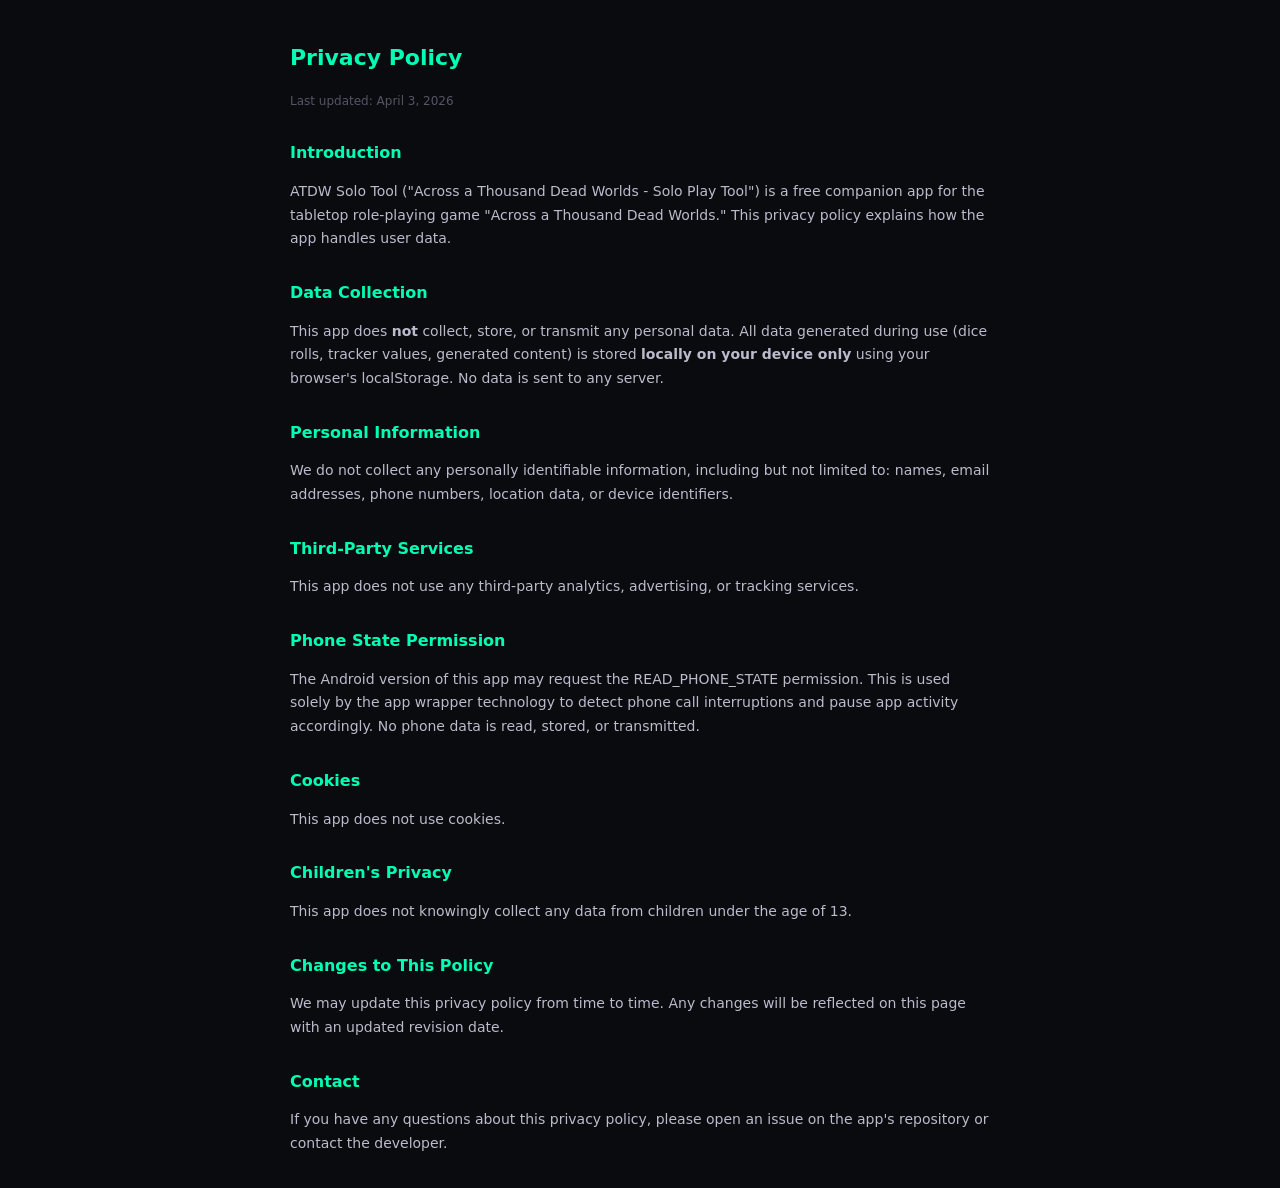
==== privacy-policy.html @ 3836758f "Updates" ====
<!DOCTYPE html>
<html lang="en">
<head>
  <meta charset="UTF-8">
  <meta name="viewport" content="width=device-width, initial-scale=1.0">
  <title>Privacy Policy - ATDW Solo Tool</title>
  <style>
    body { font-family: system-ui, sans-serif; max-width: 700px; margin: 0 auto; padding: 24px; background: #090b0f; color: #bbc; line-height: 1.7; }
    h1 { color: #00ffb4; font-size: 22px; }
    h2 { color: #00ffb4; font-size: 16px; margin-top: 28px; }
    p { margin: 8px 0; font-size: 14px; }
    a { color: #00ffb4; }
    .date { color: #556; font-size: 12px; }
  </style>
</head>
<body>
  <h1>Privacy Policy</h1>
  <p class="date">Last updated: April 3, 2026</p>

  <h2>Introduction</h2>
  <p>ATDW Solo Tool ("Across a Thousand Dead Worlds - Solo Play Tool") is a free companion app for the tabletop role-playing game "Across a Thousand Dead Worlds." This privacy policy explains how the app handles user data.</p>

  <h2>Data Collection</h2>
  <p>This app does <strong>not</strong> collect, store, or transmit any personal data. All data generated during use (dice rolls, tracker values, generated content) is stored <strong>locally on your device only</strong> using your browser's localStorage. No data is sent to any server.</p>

  <h2>Personal Information</h2>
  <p>We do not collect any personally identifiable information, including but not limited to: names, email addresses, phone numbers, location data, or device identifiers.</p>

  <h2>Third-Party Services</h2>
  <p>This app does not use any third-party analytics, advertising, or tracking services.</p>

  <h2>Phone State Permission</h2>
  <p>The Android version of this app may request the READ_PHONE_STATE permission. This is used solely by the app wrapper technology to detect phone call interruptions and pause app activity accordingly. No phone data is read, stored, or transmitted.</p>

  <h2>Cookies</h2>
  <p>This app does not use cookies.</p>

  <h2>Children's Privacy</h2>
  <p>This app does not knowingly collect any data from children under the age of 13.</p>

  <h2>Changes to This Policy</h2>
  <p>We may update this privacy policy from time to time. Any changes will be reflected on this page with an updated revision date.</p>

  <h2>Contact</h2>
  <p>If you have any questions about this privacy policy, please open an issue on the app's repository or contact the developer.</p>
</body>
</html>
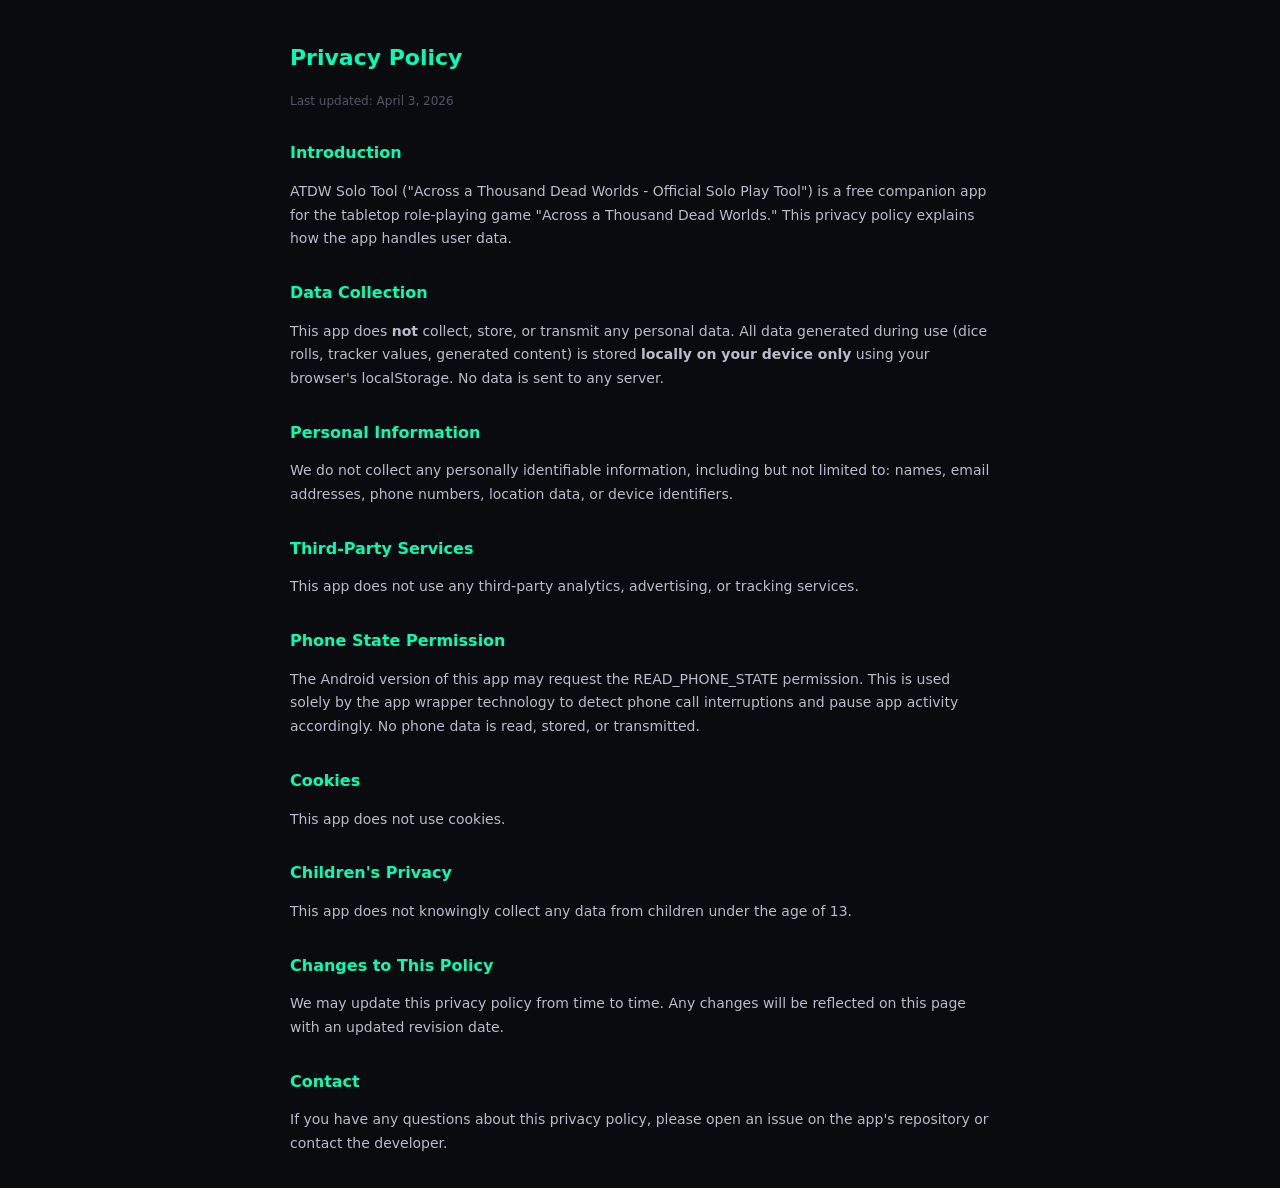
==== commit 3db00946: "Rebrand to Official Solo Play Tool; icons match splash bg to hide Android native splash flash" ====
--- a/privacy-policy.html
+++ b/privacy-policy.html
@@ -18,7 +18,7 @@
   <p class="date">Last updated: April 3, 2026</p>
 
   <h2>Introduction</h2>
-  <p>ATDW Solo Tool ("Across a Thousand Dead Worlds - Solo Play Tool") is a free companion app for the tabletop role-playing game "Across a Thousand Dead Worlds." This privacy policy explains how the app handles user data.</p>
+  <p>ATDW Solo Tool ("Across a Thousand Dead Worlds - Official Solo Play Tool") is a free companion app for the tabletop role-playing game "Across a Thousand Dead Worlds." This privacy policy explains how the app handles user data.</p>
 
   <h2>Data Collection</h2>
   <p>This app does <strong>not</strong> collect, store, or transmit any personal data. All data generated during use (dice rolls, tracker values, generated content) is stored <strong>locally on your device only</strong> using your browser's localStorage. No data is sent to any server.</p>
